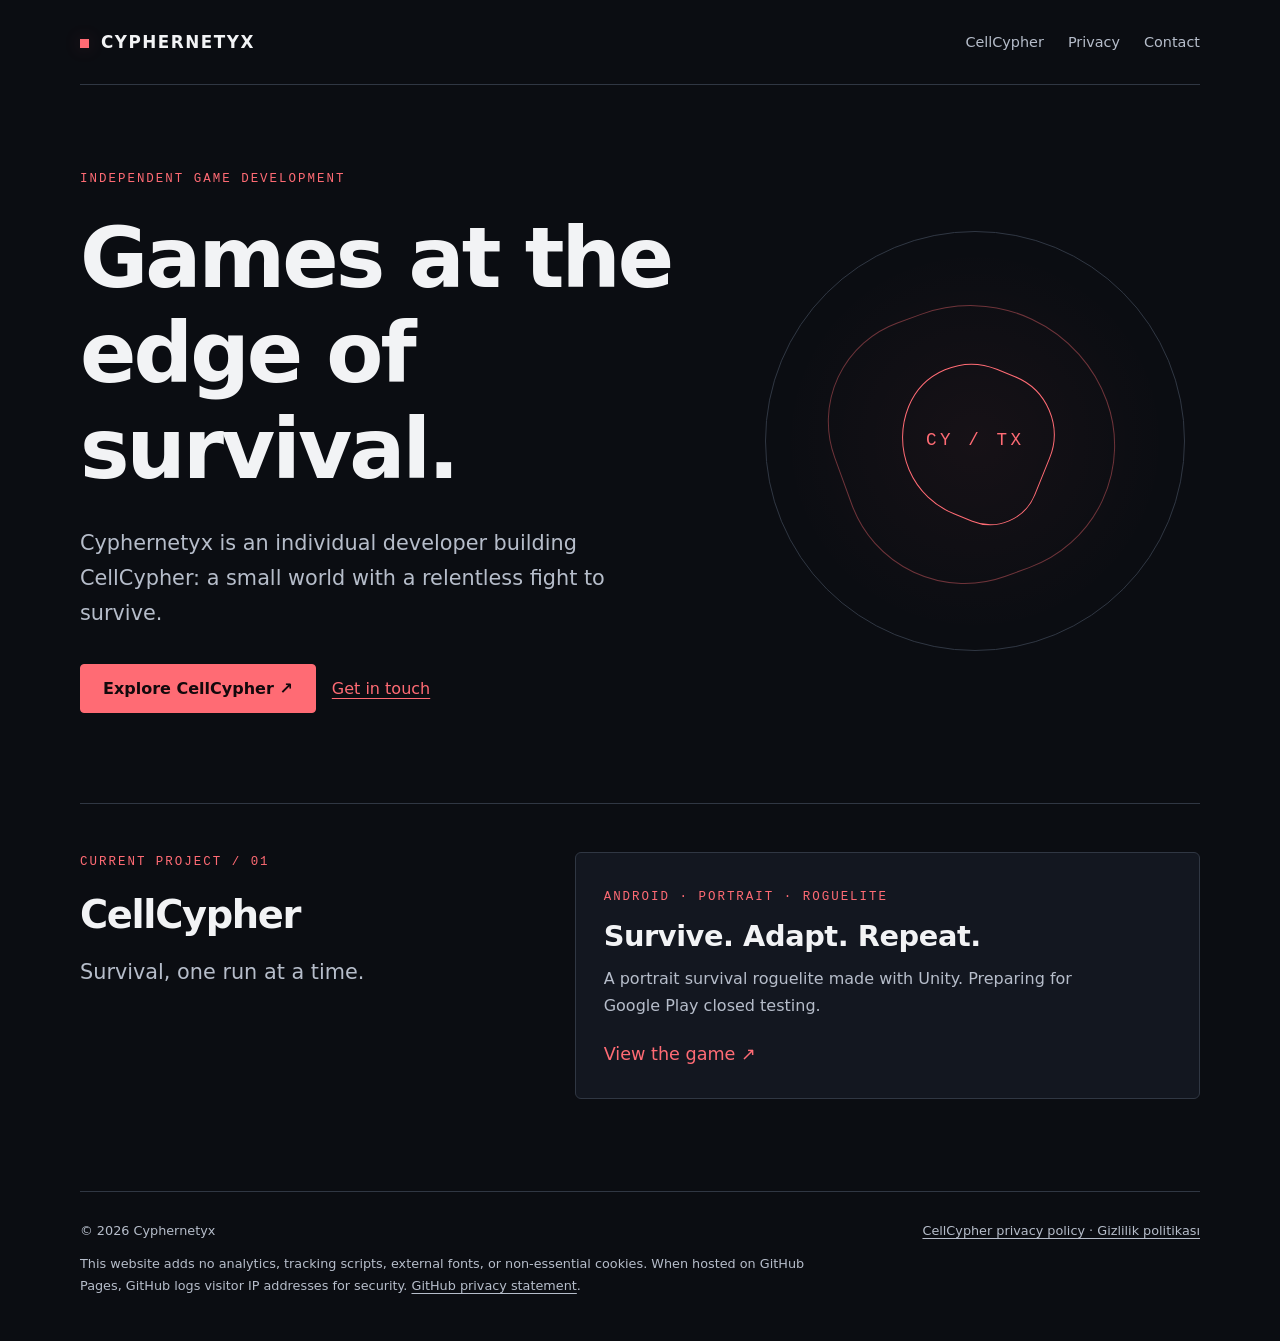
==== index.html @ a658c126 "Add files via upload" ====
<!doctype html>
<html lang="en">
<head><meta charset="utf-8"><meta name="viewport" content="width=device-width,initial-scale=1"><meta name="description" content="Cyphernetyx — independent game development. Discover CellCypher, an Android survival roguelite."><title>Cyphernetyx — Independent games</title><link rel="stylesheet" href="assets/style.css"></head>
<body>
<a class="skip" href="#main">Skip to content</a>
<header><a class="brand" href="./" aria-label="Cyphernetyx home">CYPHERNETYX</a><nav aria-label="Main navigation"><a href="cellcypher/">CellCypher</a><a href="cellcypher/privacy-policy/">Privacy</a><a href="contact/">Contact</a></nav></header>
<main id="main">
<section class="hero" aria-labelledby="hero-title"><div class="hero-copy"><p class="eyebrow">Independent game development</p><h1 id="hero-title">Games at the edge of survival.</h1><p class="lead">Cyphernetyx is an individual developer building CellCypher: a small world with a relentless fight to survive.</p><div class="actions"><a class="button" href="cellcypher/">Explore CellCypher <span aria-hidden="true">&nbsp;↗</span></a><a href="contact/">Get in touch</a></div></div><div class="sigil" aria-hidden="true"><span>CY / TX</span></div></section>
<section class="section split" aria-labelledby="project-title"><div><p class="eyebrow">Current project / 01</p><h2 id="project-title">CellCypher</h2><p class="lead">Survival, one run at a time.</p></div><a class="project" href="cellcypher/"><span class="eyebrow">Android · Portrait · Roguelite</span><h3>Survive. Adapt. Repeat.</h3><p>A portrait survival roguelite made with Unity. Preparing for Google Play closed testing.</p><span class="arrow">View the game <span aria-hidden="true">↗</span></span></a></section>

</main>
<footer><div class="foot-row"><span>© 2026 Cyphernetyx</span><a href="cellcypher/privacy-policy/">CellCypher privacy policy · Gizlilik politikası</a></div><p>This website adds no analytics, tracking scripts, external fonts, or non-essential cookies. When hosted on GitHub Pages, GitHub logs visitor IP addresses for security. <a href="https://docs.github.com/en/site-policy/privacy-policies/github-general-privacy-statement">GitHub privacy statement</a>.</p></footer>
</body></html>
---- assets/style.css ----
:root{color-scheme:dark;--bg:#0b0d12;--panel:#131720;--text:#f2f3f5;--muted:#b6bdca;--line:#303743;--accent:#ff6b74;--width:1120px;font-family:system-ui,-apple-system,BlinkMacSystemFont,"Segoe UI",sans-serif}
*{box-sizing:border-box}html{scroll-behavior:smooth}body{margin:0;background:var(--bg);color:var(--text);line-height:1.7}a{color:var(--accent);text-underline-offset:.25em}a:hover{text-decoration-thickness:2px}a:focus-visible{outline:3px solid #ffd4d8;outline-offset:5px;border-radius:2px}::selection{background:#7e2834;color:#fff}header,main,footer{width:min(var(--width),calc(100% - 48px));margin-inline:auto}header{display:flex;justify-content:space-between;align-items:center;gap:24px;padding-block:24px;border-bottom:1px solid var(--line)}.brand{font-size:1.05rem;font-weight:750;letter-spacing:.09em;color:var(--text);text-decoration:none}.brand::before{content:"";display:inline-block;width:9px;height:9px;margin-right:12px;background:var(--accent);box-shadow:0 0 18px #ff6b7433}nav{display:flex;flex-wrap:wrap;gap:10px 24px}nav a{color:var(--muted);font-size:.9rem;text-decoration:none;padding:6px 0}nav a[aria-current=page]{color:var(--text);border-bottom:1px solid var(--accent)}.skip{position:absolute;top:8px;left:8px;padding:12px;background:var(--panel);z-index:10;transform:translateY(-180%)}.skip:focus{transform:none}.eyebrow{font-family:ui-monospace,Consolas,monospace;font-size:.78rem;letter-spacing:.16em;text-transform:uppercase;color:var(--accent)}h1,h2,h3{line-height:1.15;letter-spacing:-.035em}h1{font-size:clamp(2.6rem,6.5vw,5.8rem);font-weight:700;max-width:14ch;margin:20px 0 28px}h2{font-size:clamp(1.6rem,3vw,2.5rem);margin:0 0 18px}h3{font-size:1.2rem;margin:36px 0 14px;letter-spacing:-.015em}p{margin:0 0 20px}.lead{font-size:clamp(1.05rem,2vw,1.3rem);color:var(--muted);max-width:48ch}.hero{display:grid;grid-template-columns:1.35fr 1fr;gap:64px;align-items:center;padding:84px 0 90px}.hero-copy{position:relative;z-index:1}.actions{display:flex;flex-wrap:wrap;gap:16px;align-items:center;margin-top:32px}.button{display:inline-flex;align-items:center;min-height:48px;padding:10px 22px;background:var(--accent);color:#13090c;font-weight:650;text-decoration:none;border:1px solid var(--accent);border-radius:4px}.button:hover{background:#ff8e95}.button.secondary{background:transparent;color:var(--text);border-color:var(--line)}.sigil{aspect-ratio:1;position:relative;display:grid;place-items:center;max-width:420px;width:100%;justify-self:center;border:1px solid var(--line);border-radius:50%;background:radial-gradient(circle,#ff6b740c 0%,transparent 65%)}.sigil::before{content:"";position:absolute;inset:17%;border:1px solid #ff6b7466;border-radius:42% 58% 52% 48%;transform:rotate(-20deg)}.sigil::after{content:"";position:absolute;inset:32%;border:1px solid var(--accent);border-radius:52% 48% 37% 63%;transform:rotate(22deg)}.sigil span{font-family:ui-monospace,Consolas,monospace;color:var(--accent);font-size:1.1rem;letter-spacing:.2em;z-index:1}.note{padding:16px 20px;border-left:2px solid var(--accent);background:var(--panel);color:var(--muted);font-size:.9rem}.section{padding:48px 0;border-top:1px solid var(--line)}.split{display:grid;grid-template-columns:1fr 1.4fr;gap:48px}.project{display:block;position:relative;color:var(--text);text-decoration:none;border:1px solid var(--line);border-radius:6px;padding:28px;background:var(--panel)}.project:hover{border-color:var(--accent)}.project h3{margin:12px 0;font-size:1.8rem}.project p{color:var(--muted);max-width:46ch}.project .arrow{color:var(--accent);font-size:1.1rem}.facts{display:flex;flex-wrap:wrap;gap:8px 28px;color:var(--muted);font-family:ui-monospace,Consolas,monospace;font-size:.85rem;margin:28px 0;padding:0;list-style:none}.facts li{border-left:2px solid var(--accent);padding-left:12px}.page-heading{padding:64px 0 36px}.page-heading h1{font-size:clamp(2.5rem,6vw,4.5rem);max-width:20ch}.prose{max-width:760px}.prose p{color:var(--muted)}.policy{max-width:800px;overflow-wrap:anywhere}.policy section{scroll-margin-top:24px;border-top:1px solid var(--line);padding:40px 0}.policy h2{font-size:2rem}.policy h3{font-size:1.3rem}.policy p{color:var(--muted)}.language-links{margin:22px 0;gap:12px 24px}.language-links a{color:var(--accent);text-decoration:underline;min-height:44px;display:inline-flex;align-items:center}.contact-placeholder{display:inline-block;font-family:ui-monospace,Consolas,monospace;padding:12px 16px;border:1px dashed var(--line);color:var(--text);overflow-wrap:anywhere;max-width:100%}footer{border-top:1px solid var(--line);padding:28px 0 36px;margin-top:44px;color:var(--muted);font-size:.8rem}footer .foot-row{display:flex;flex-wrap:wrap;gap:12px 32px;justify-content:space-between;margin-bottom:12px}footer p{margin:8px 0;max-width:90ch}footer a{color:var(--muted)}.status{color:var(--accent)}
@media(max-width:760px){header,main,footer{width:calc(100% - 32px)}header{align-items:flex-start;flex-direction:column;gap:10px}nav{gap:6px 20px}.hero{grid-template-columns:1fr;gap:32px;padding:48px 0}.hero h1{max-width:16ch}.sigil{width:min(72%,300px)}.split{grid-template-columns:1fr;gap:24px}.section{padding-block:32px}.page-heading{padding-top:40px}.policy h2{font-size:1.6rem}.project{padding:22px}.button{padding-inline:18px}}
@media(prefers-reduced-motion:reduce){html{scroll-behavior:auto}}
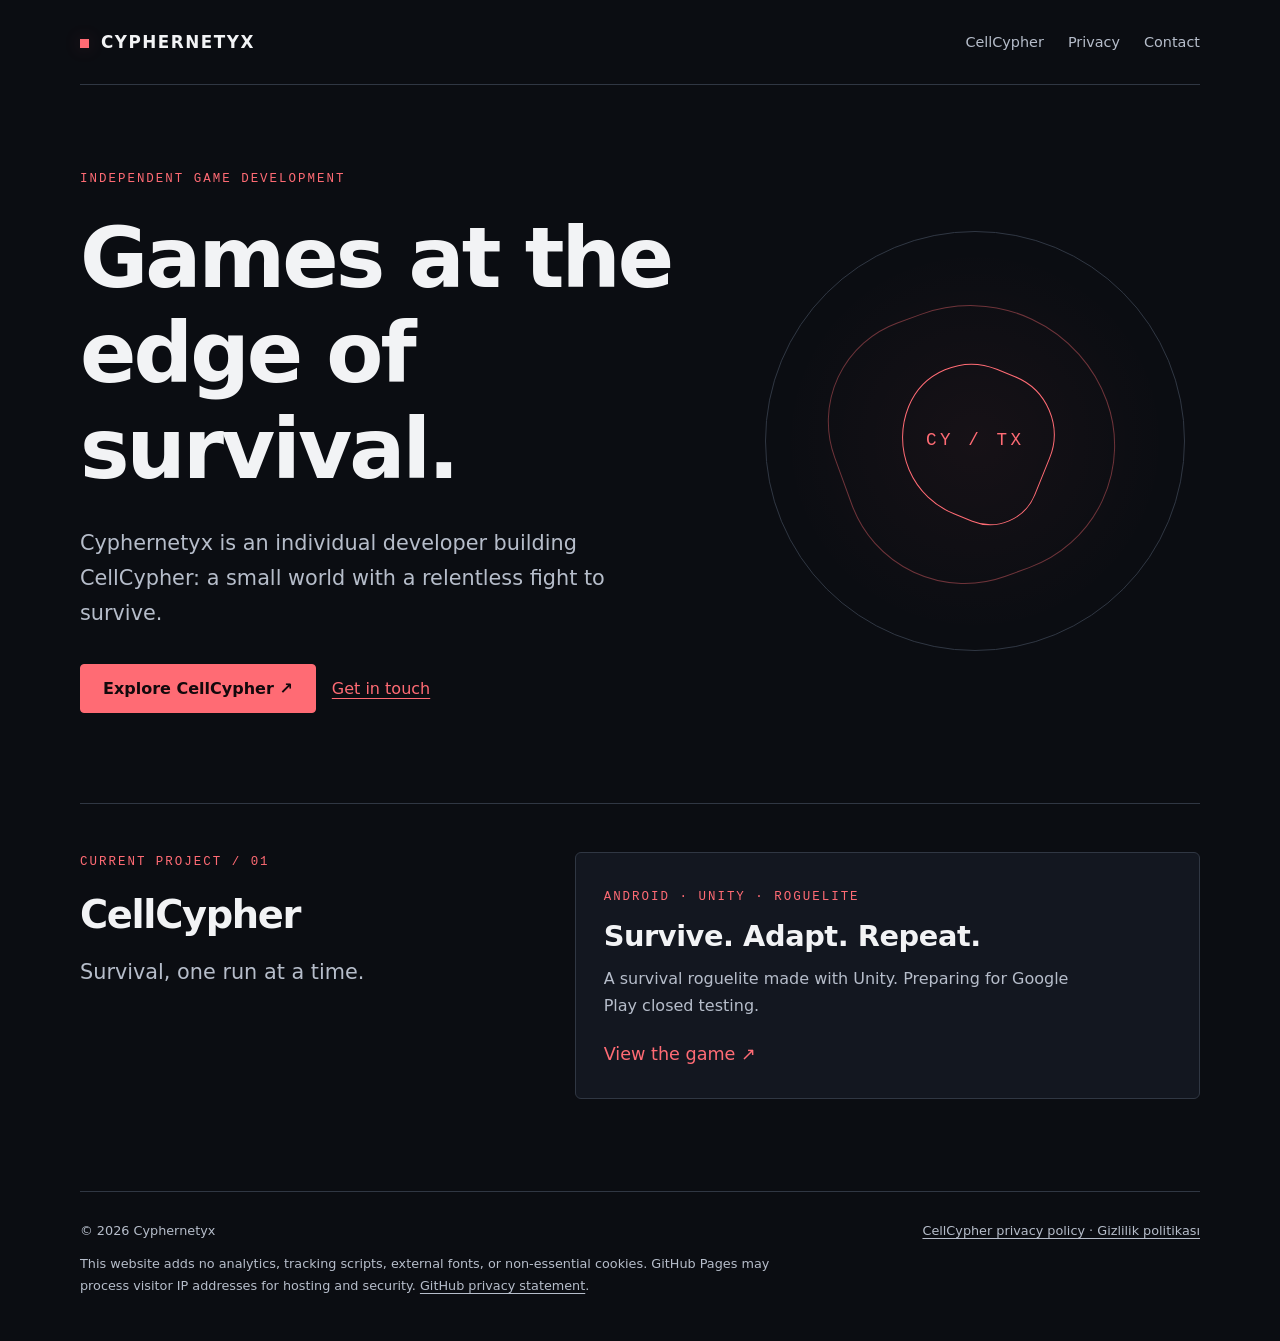
==== commit 78480b1d: "Add files via upload Update Cyphernetyx website and privacy policy" ====
--- a/index.html
+++ b/index.html
@@ -1,13 +1,13 @@
-<!doctype html>
-<html lang="en">
-<head><meta charset="utf-8"><meta name="viewport" content="width=device-width,initial-scale=1"><meta name="description" content="Cyphernetyx — independent game development. Discover CellCypher, an Android survival roguelite."><title>Cyphernetyx — Independent games</title><link rel="stylesheet" href="assets/style.css"></head>
-<body>
-<a class="skip" href="#main">Skip to content</a>
-<header><a class="brand" href="./" aria-label="Cyphernetyx home">CYPHERNETYX</a><nav aria-label="Main navigation"><a href="cellcypher/">CellCypher</a><a href="cellcypher/privacy-policy/">Privacy</a><a href="contact/">Contact</a></nav></header>
-<main id="main">
-<section class="hero" aria-labelledby="hero-title"><div class="hero-copy"><p class="eyebrow">Independent game development</p><h1 id="hero-title">Games at the edge of survival.</h1><p class="lead">Cyphernetyx is an individual developer building CellCypher: a small world with a relentless fight to survive.</p><div class="actions"><a class="button" href="cellcypher/">Explore CellCypher <span aria-hidden="true">&nbsp;↗</span></a><a href="contact/">Get in touch</a></div></div><div class="sigil" aria-hidden="true"><span>CY / TX</span></div></section>
-<section class="section split" aria-labelledby="project-title"><div><p class="eyebrow">Current project / 01</p><h2 id="project-title">CellCypher</h2><p class="lead">Survival, one run at a time.</p></div><a class="project" href="cellcypher/"><span class="eyebrow">Android · Portrait · Roguelite</span><h3>Survive. Adapt. Repeat.</h3><p>A portrait survival roguelite made with Unity. Preparing for Google Play closed testing.</p><span class="arrow">View the game <span aria-hidden="true">↗</span></span></a></section>
-
-</main>
-<footer><div class="foot-row"><span>© 2026 Cyphernetyx</span><a href="cellcypher/privacy-policy/">CellCypher privacy policy · Gizlilik politikası</a></div><p>This website adds no analytics, tracking scripts, external fonts, or non-essential cookies. When hosted on GitHub Pages, GitHub logs visitor IP addresses for security. <a href="https://docs.github.com/en/site-policy/privacy-policies/github-general-privacy-statement">GitHub privacy statement</a>.</p></footer>
-</body></html>
+<!doctype html>
+<html lang="en">
+<head><meta charset="utf-8"><meta name="viewport" content="width=device-width,initial-scale=1"><meta name="description" content="Cyphernetyx — independent game development. Discover CellCypher, an Android survival roguelite."><title>Cyphernetyx — Independent games</title><link rel="stylesheet" href="assets/style.css"></head>
+<body>
+<a class="skip" href="#main">Skip to content</a>
+<header><a class="brand" href="./" aria-label="Cyphernetyx home">CYPHERNETYX</a><nav aria-label="Main navigation"><a href="cellcypher/">CellCypher</a><a href="cellcypher/privacy-policy/">Privacy</a><a href="contact/">Contact</a></nav></header>
+<main id="main">
+<section class="hero" aria-labelledby="hero-title"><div class="hero-copy"><p class="eyebrow">Independent game development</p><h1 id="hero-title">Games at the edge of survival.</h1><p class="lead">Cyphernetyx is an individual developer building CellCypher: a small world with a relentless fight to survive.</p><div class="actions"><a class="button" href="cellcypher/">Explore CellCypher <span aria-hidden="true">&nbsp;↗</span></a><a href="contact/">Get in touch</a></div></div><div class="sigil" aria-hidden="true"><span>CY / TX</span></div></section>
+<section class="section split" aria-labelledby="project-title"><div><p class="eyebrow">Current project / 01</p><h2 id="project-title">CellCypher</h2><p class="lead">Survival, one run at a time.</p></div><a class="project" href="cellcypher/"><span class="eyebrow">Android · Unity · Roguelite</span><h3>Survive. Adapt. Repeat.</h3><p>A survival roguelite made with Unity. Preparing for Google Play closed testing.</p><span class="arrow">View the game <span aria-hidden="true">↗</span></span></a></section>
+
+</main>
+<footer><div class="foot-row"><span>© 2026 Cyphernetyx</span><a href="cellcypher/privacy-policy/">CellCypher privacy policy · Gizlilik politikası</a></div><p>This website adds no analytics, tracking scripts, external fonts, or non-essential cookies. GitHub Pages may process visitor IP addresses for hosting and security. <a href="https://docs.github.com/en/site-policy/privacy-policies/github-general-privacy-statement">GitHub privacy statement</a>.</p></footer>
+</body></html>
--- a/assets/style.css
+++ b/assets/style.css
@@ -1,4 +1,4 @@
 :root{color-scheme:dark;--bg:#0b0d12;--panel:#131720;--text:#f2f3f5;--muted:#b6bdca;--line:#303743;--accent:#ff6b74;--width:1120px;font-family:system-ui,-apple-system,BlinkMacSystemFont,"Segoe UI",sans-serif}
-*{box-sizing:border-box}html{scroll-behavior:smooth}body{margin:0;background:var(--bg);color:var(--text);line-height:1.7}a{color:var(--accent);text-underline-offset:.25em}a:hover{text-decoration-thickness:2px}a:focus-visible{outline:3px solid #ffd4d8;outline-offset:5px;border-radius:2px}::selection{background:#7e2834;color:#fff}header,main,footer{width:min(var(--width),calc(100% - 48px));margin-inline:auto}header{display:flex;justify-content:space-between;align-items:center;gap:24px;padding-block:24px;border-bottom:1px solid var(--line)}.brand{font-size:1.05rem;font-weight:750;letter-spacing:.09em;color:var(--text);text-decoration:none}.brand::before{content:"";display:inline-block;width:9px;height:9px;margin-right:12px;background:var(--accent);box-shadow:0 0 18px #ff6b7433}nav{display:flex;flex-wrap:wrap;gap:10px 24px}nav a{color:var(--muted);font-size:.9rem;text-decoration:none;padding:6px 0}nav a[aria-current=page]{color:var(--text);border-bottom:1px solid var(--accent)}.skip{position:absolute;top:8px;left:8px;padding:12px;background:var(--panel);z-index:10;transform:translateY(-180%)}.skip:focus{transform:none}.eyebrow{font-family:ui-monospace,Consolas,monospace;font-size:.78rem;letter-spacing:.16em;text-transform:uppercase;color:var(--accent)}h1,h2,h3{line-height:1.15;letter-spacing:-.035em}h1{font-size:clamp(2.6rem,6.5vw,5.8rem);font-weight:700;max-width:14ch;margin:20px 0 28px}h2{font-size:clamp(1.6rem,3vw,2.5rem);margin:0 0 18px}h3{font-size:1.2rem;margin:36px 0 14px;letter-spacing:-.015em}p{margin:0 0 20px}.lead{font-size:clamp(1.05rem,2vw,1.3rem);color:var(--muted);max-width:48ch}.hero{display:grid;grid-template-columns:1.35fr 1fr;gap:64px;align-items:center;padding:84px 0 90px}.hero-copy{position:relative;z-index:1}.actions{display:flex;flex-wrap:wrap;gap:16px;align-items:center;margin-top:32px}.button{display:inline-flex;align-items:center;min-height:48px;padding:10px 22px;background:var(--accent);color:#13090c;font-weight:650;text-decoration:none;border:1px solid var(--accent);border-radius:4px}.button:hover{background:#ff8e95}.button.secondary{background:transparent;color:var(--text);border-color:var(--line)}.sigil{aspect-ratio:1;position:relative;display:grid;place-items:center;max-width:420px;width:100%;justify-self:center;border:1px solid var(--line);border-radius:50%;background:radial-gradient(circle,#ff6b740c 0%,transparent 65%)}.sigil::before{content:"";position:absolute;inset:17%;border:1px solid #ff6b7466;border-radius:42% 58% 52% 48%;transform:rotate(-20deg)}.sigil::after{content:"";position:absolute;inset:32%;border:1px solid var(--accent);border-radius:52% 48% 37% 63%;transform:rotate(22deg)}.sigil span{font-family:ui-monospace,Consolas,monospace;color:var(--accent);font-size:1.1rem;letter-spacing:.2em;z-index:1}.note{padding:16px 20px;border-left:2px solid var(--accent);background:var(--panel);color:var(--muted);font-size:.9rem}.section{padding:48px 0;border-top:1px solid var(--line)}.split{display:grid;grid-template-columns:1fr 1.4fr;gap:48px}.project{display:block;position:relative;color:var(--text);text-decoration:none;border:1px solid var(--line);border-radius:6px;padding:28px;background:var(--panel)}.project:hover{border-color:var(--accent)}.project h3{margin:12px 0;font-size:1.8rem}.project p{color:var(--muted);max-width:46ch}.project .arrow{color:var(--accent);font-size:1.1rem}.facts{display:flex;flex-wrap:wrap;gap:8px 28px;color:var(--muted);font-family:ui-monospace,Consolas,monospace;font-size:.85rem;margin:28px 0;padding:0;list-style:none}.facts li{border-left:2px solid var(--accent);padding-left:12px}.page-heading{padding:64px 0 36px}.page-heading h1{font-size:clamp(2.5rem,6vw,4.5rem);max-width:20ch}.prose{max-width:760px}.prose p{color:var(--muted)}.policy{max-width:800px;overflow-wrap:anywhere}.policy section{scroll-margin-top:24px;border-top:1px solid var(--line);padding:40px 0}.policy h2{font-size:2rem}.policy h3{font-size:1.3rem}.policy p{color:var(--muted)}.language-links{margin:22px 0;gap:12px 24px}.language-links a{color:var(--accent);text-decoration:underline;min-height:44px;display:inline-flex;align-items:center}.contact-placeholder{display:inline-block;font-family:ui-monospace,Consolas,monospace;padding:12px 16px;border:1px dashed var(--line);color:var(--text);overflow-wrap:anywhere;max-width:100%}footer{border-top:1px solid var(--line);padding:28px 0 36px;margin-top:44px;color:var(--muted);font-size:.8rem}footer .foot-row{display:flex;flex-wrap:wrap;gap:12px 32px;justify-content:space-between;margin-bottom:12px}footer p{margin:8px 0;max-width:90ch}footer a{color:var(--muted)}.status{color:var(--accent)}
+*{box-sizing:border-box}html{scroll-behavior:smooth}body{margin:0;background:var(--bg);color:var(--text);line-height:1.7}a{color:var(--accent);text-underline-offset:.25em}a:hover{text-decoration-thickness:2px}a:focus-visible{outline:3px solid #ffd4d8;outline-offset:5px;border-radius:2px}::selection{background:#7e2834;color:#fff}header,main,footer{width:min(var(--width),calc(100% - 48px));margin-inline:auto}header{display:flex;justify-content:space-between;align-items:center;gap:24px;padding-block:24px;border-bottom:1px solid var(--line)}.brand{font-size:1.05rem;font-weight:750;letter-spacing:.09em;color:var(--text);text-decoration:none}.brand::before{content:"";display:inline-block;width:9px;height:9px;margin-right:12px;background:var(--accent);box-shadow:0 0 18px #ff6b7433}nav{display:flex;flex-wrap:wrap;gap:10px 24px}nav a{color:var(--muted);font-size:.9rem;text-decoration:none;padding:6px 0}nav a[aria-current=page]{color:var(--text);border-bottom:1px solid var(--accent)}.skip{position:absolute;top:8px;left:8px;padding:12px;background:var(--panel);z-index:10;transform:translateY(-180%)}.skip:focus{transform:none}.eyebrow{font-family:ui-monospace,Consolas,monospace;font-size:.78rem;letter-spacing:.16em;text-transform:uppercase;color:var(--accent)}h1,h2,h3{line-height:1.15;letter-spacing:-.035em}h1{font-size:clamp(2.6rem,6.5vw,5.8rem);font-weight:700;max-width:14ch;margin:20px 0 28px}h2{font-size:clamp(1.6rem,3vw,2.5rem);margin:0 0 18px}h3{font-size:1.2rem;margin:36px 0 14px;letter-spacing:-.015em}p{margin:0 0 20px}.lead{font-size:clamp(1.05rem,2vw,1.3rem);color:var(--muted);max-width:48ch}.hero{display:grid;grid-template-columns:1.35fr 1fr;gap:64px;align-items:center;padding:84px 0 90px}.hero-copy{position:relative;z-index:1}.actions{display:flex;flex-wrap:wrap;gap:16px;align-items:center;margin-top:32px}.button{display:inline-flex;align-items:center;min-height:48px;padding:10px 22px;background:var(--accent);color:#13090c;font-weight:650;text-decoration:none;border:1px solid var(--accent);border-radius:4px}.button:hover{background:#ff8e95}.button.secondary{background:transparent;color:var(--text);border-color:var(--line)}.sigil{aspect-ratio:1;position:relative;display:grid;place-items:center;max-width:420px;width:100%;justify-self:center;border:1px solid var(--line);border-radius:50%;background:radial-gradient(circle,#ff6b740c 0%,transparent 65%)}.sigil::before{content:"";position:absolute;inset:17%;border:1px solid #ff6b7466;border-radius:42% 58% 52% 48%;transform:rotate(-20deg)}.sigil::after{content:"";position:absolute;inset:32%;border:1px solid var(--accent);border-radius:52% 48% 37% 63%;transform:rotate(22deg)}.sigil span{font-family:ui-monospace,Consolas,monospace;color:var(--accent);font-size:1.1rem;letter-spacing:.2em;z-index:1}.note{padding:16px 20px;border-left:2px solid var(--accent);background:var(--panel);color:var(--muted);font-size:.9rem}.section{padding:48px 0;border-top:1px solid var(--line)}.split{display:grid;grid-template-columns:1fr 1.4fr;gap:48px}.project{display:block;position:relative;color:var(--text);text-decoration:none;border:1px solid var(--line);border-radius:6px;padding:28px;background:var(--panel)}.project:hover{border-color:var(--accent)}.project h3{margin:12px 0;font-size:1.8rem}.project p{color:var(--muted);max-width:46ch}.project .arrow{color:var(--accent);font-size:1.1rem}.facts{display:flex;flex-wrap:wrap;gap:8px 28px;color:var(--muted);font-family:ui-monospace,Consolas,monospace;font-size:.85rem;margin:28px 0;padding:0;list-style:none}.facts li{border-left:2px solid var(--accent);padding-left:12px}.page-heading{padding:64px 0 36px}.page-heading h1{font-size:clamp(2.5rem,6vw,4.5rem);max-width:20ch}.prose{max-width:760px}.prose p{color:var(--muted)}.policy{max-width:800px;overflow-wrap:anywhere}.policy section{scroll-margin-top:24px;border-top:1px solid var(--line);padding:40px 0}.policy h2{font-size:2rem}.policy h3{font-size:1.3rem}.policy p{color:var(--muted)}.language-links{margin:22px 0;gap:12px 24px}.language-links a{color:var(--accent);text-decoration:underline;min-height:44px;display:inline-flex;align-items:center}.contact-email{display:inline-block;font-family:ui-monospace,Consolas,monospace;padding:12px 16px;border:1px solid var(--line);border-radius:4px;color:var(--text);overflow-wrap:anywhere;max-width:100%}footer{border-top:1px solid var(--line);padding:28px 0 36px;margin-top:44px;color:var(--muted);font-size:.8rem}footer .foot-row{display:flex;flex-wrap:wrap;gap:12px 32px;justify-content:space-between;margin-bottom:12px}footer p{margin:8px 0;max-width:90ch}footer a{color:var(--muted)}.status{color:var(--accent)}
 @media(max-width:760px){header,main,footer{width:calc(100% - 32px)}header{align-items:flex-start;flex-direction:column;gap:10px}nav{gap:6px 20px}.hero{grid-template-columns:1fr;gap:32px;padding:48px 0}.hero h1{max-width:16ch}.sigil{width:min(72%,300px)}.split{grid-template-columns:1fr;gap:24px}.section{padding-block:32px}.page-heading{padding-top:40px}.policy h2{font-size:1.6rem}.project{padding:22px}.button{padding-inline:18px}}
 @media(prefers-reduced-motion:reduce){html{scroll-behavior:auto}}
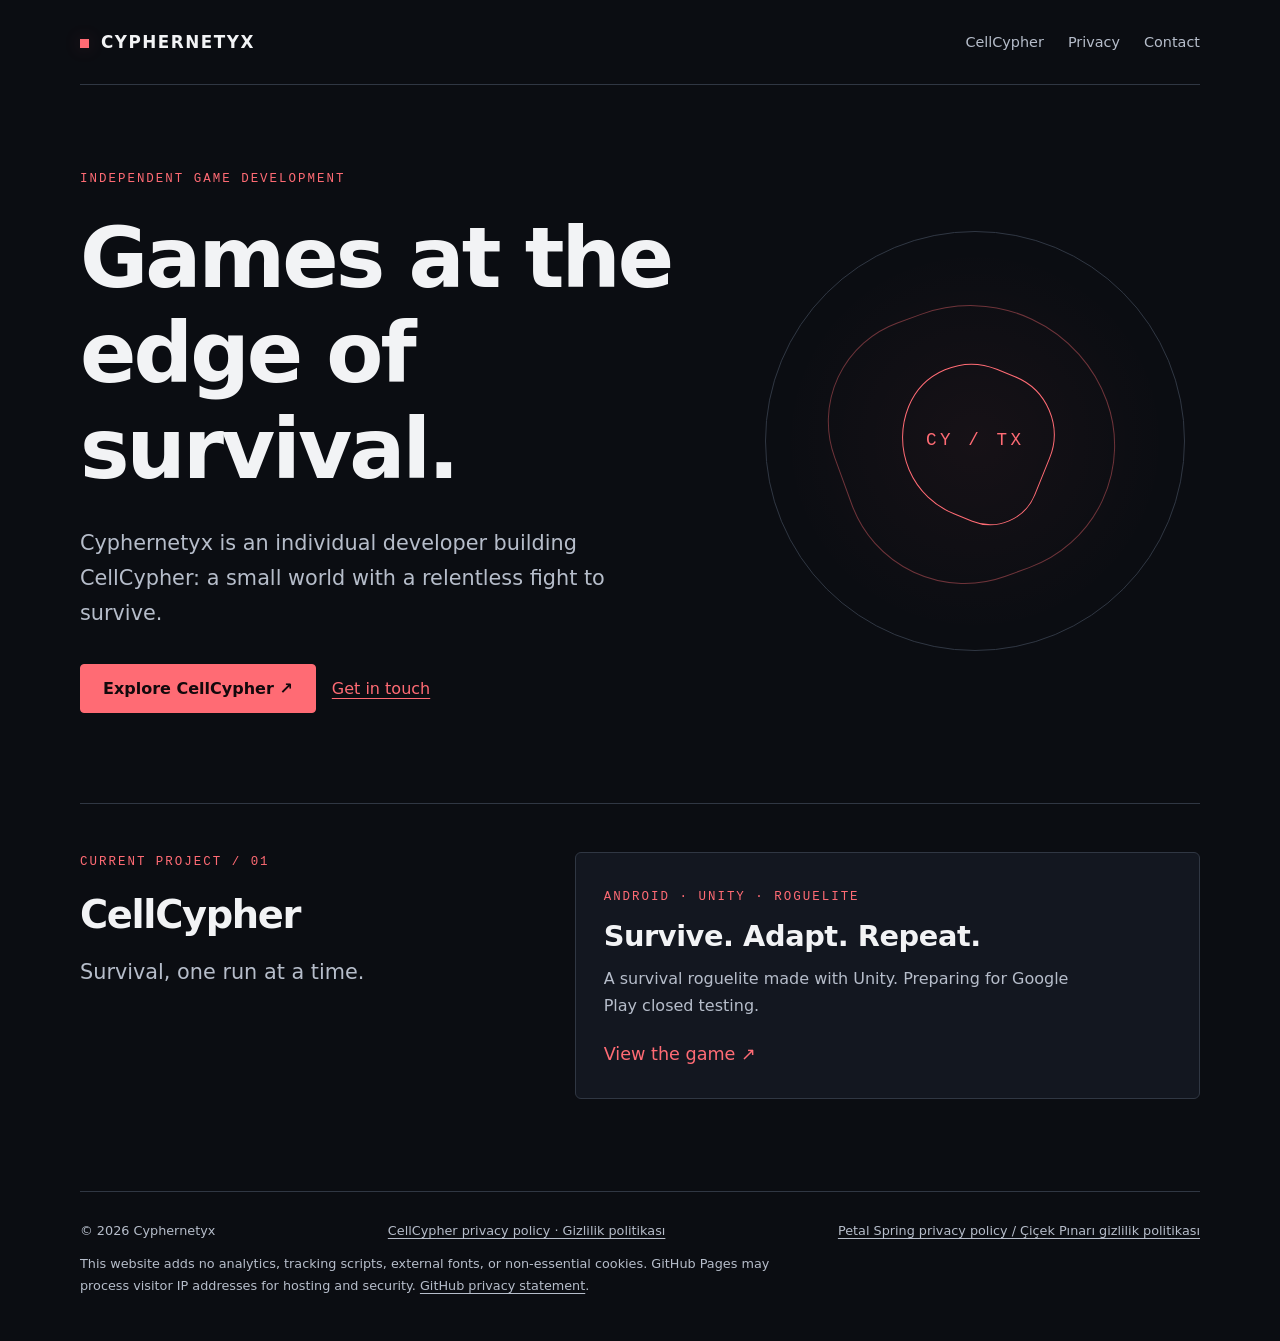
==== commit b83153dd: "Link Petal Spring privacy policy from homepage" ====
--- a/index.html
+++ b/index.html
@@ -9,5 +9,5 @@
 <section class="section split" aria-labelledby="project-title"><div><p class="eyebrow">Current project / 01</p><h2 id="project-title">CellCypher</h2><p class="lead">Survival, one run at a time.</p></div><a class="project" href="cellcypher/"><span class="eyebrow">Android · Unity · Roguelite</span><h3>Survive. Adapt. Repeat.</h3><p>A survival roguelite made with Unity. Preparing for Google Play closed testing.</p><span class="arrow">View the game <span aria-hidden="true">↗</span></span></a></section>
 
 </main>
-<footer><div class="foot-row"><span>© 2026 Cyphernetyx</span><a href="cellcypher/privacy-policy/">CellCypher privacy policy · Gizlilik politikası</a></div><p>This website adds no analytics, tracking scripts, external fonts, or non-essential cookies. GitHub Pages may process visitor IP addresses for hosting and security. <a href="https://docs.github.com/en/site-policy/privacy-policies/github-general-privacy-statement">GitHub privacy statement</a>.</p></footer>
+<footer><div class="foot-row"><span>© 2026 Cyphernetyx</span><a href="cellcypher/privacy-policy/">CellCypher privacy policy · Gizlilik politikası</a><a href="petal-spring/privacy-policy/">Petal Spring privacy policy / Çiçek Pınarı gizlilik politikası</a></div><p>This website adds no analytics, tracking scripts, external fonts, or non-essential cookies. GitHub Pages may process visitor IP addresses for hosting and security. <a href="https://docs.github.com/en/site-policy/privacy-policies/github-general-privacy-statement">GitHub privacy statement</a>.</p></footer>
 </body></html>
